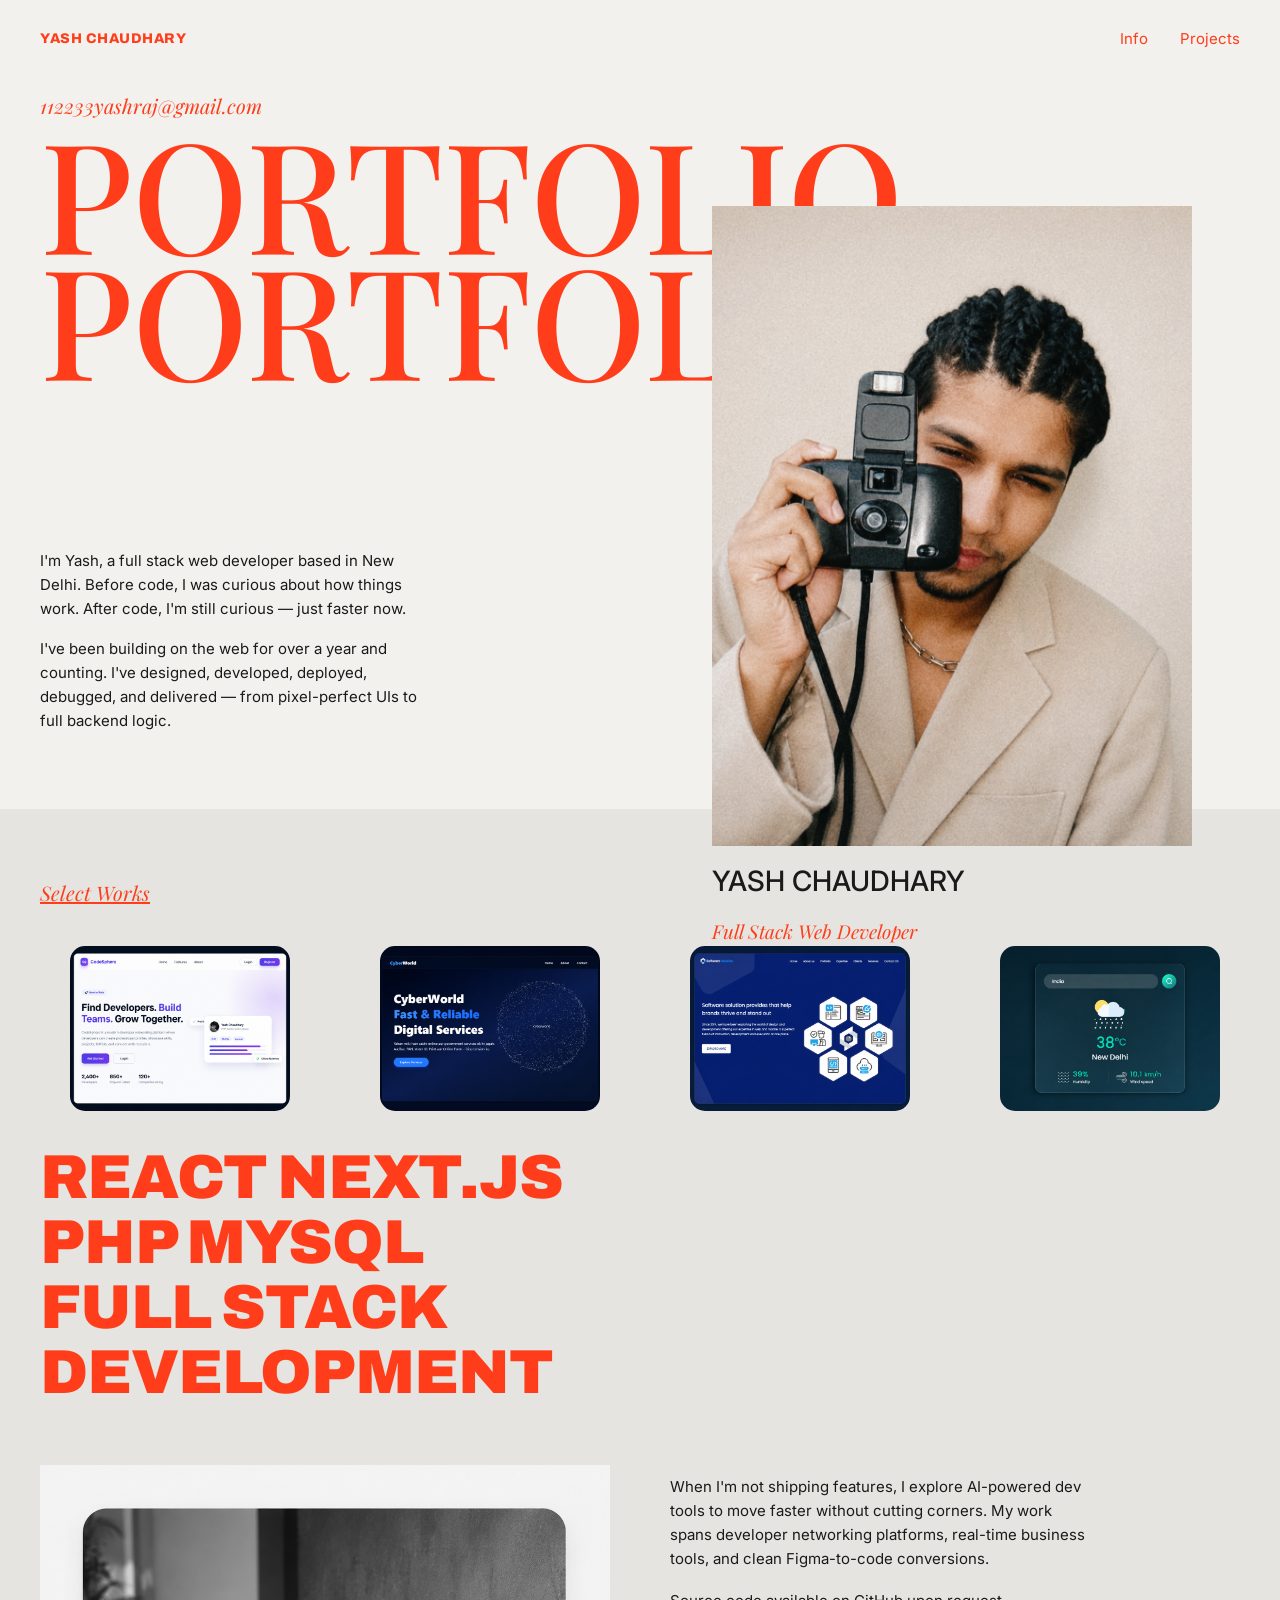
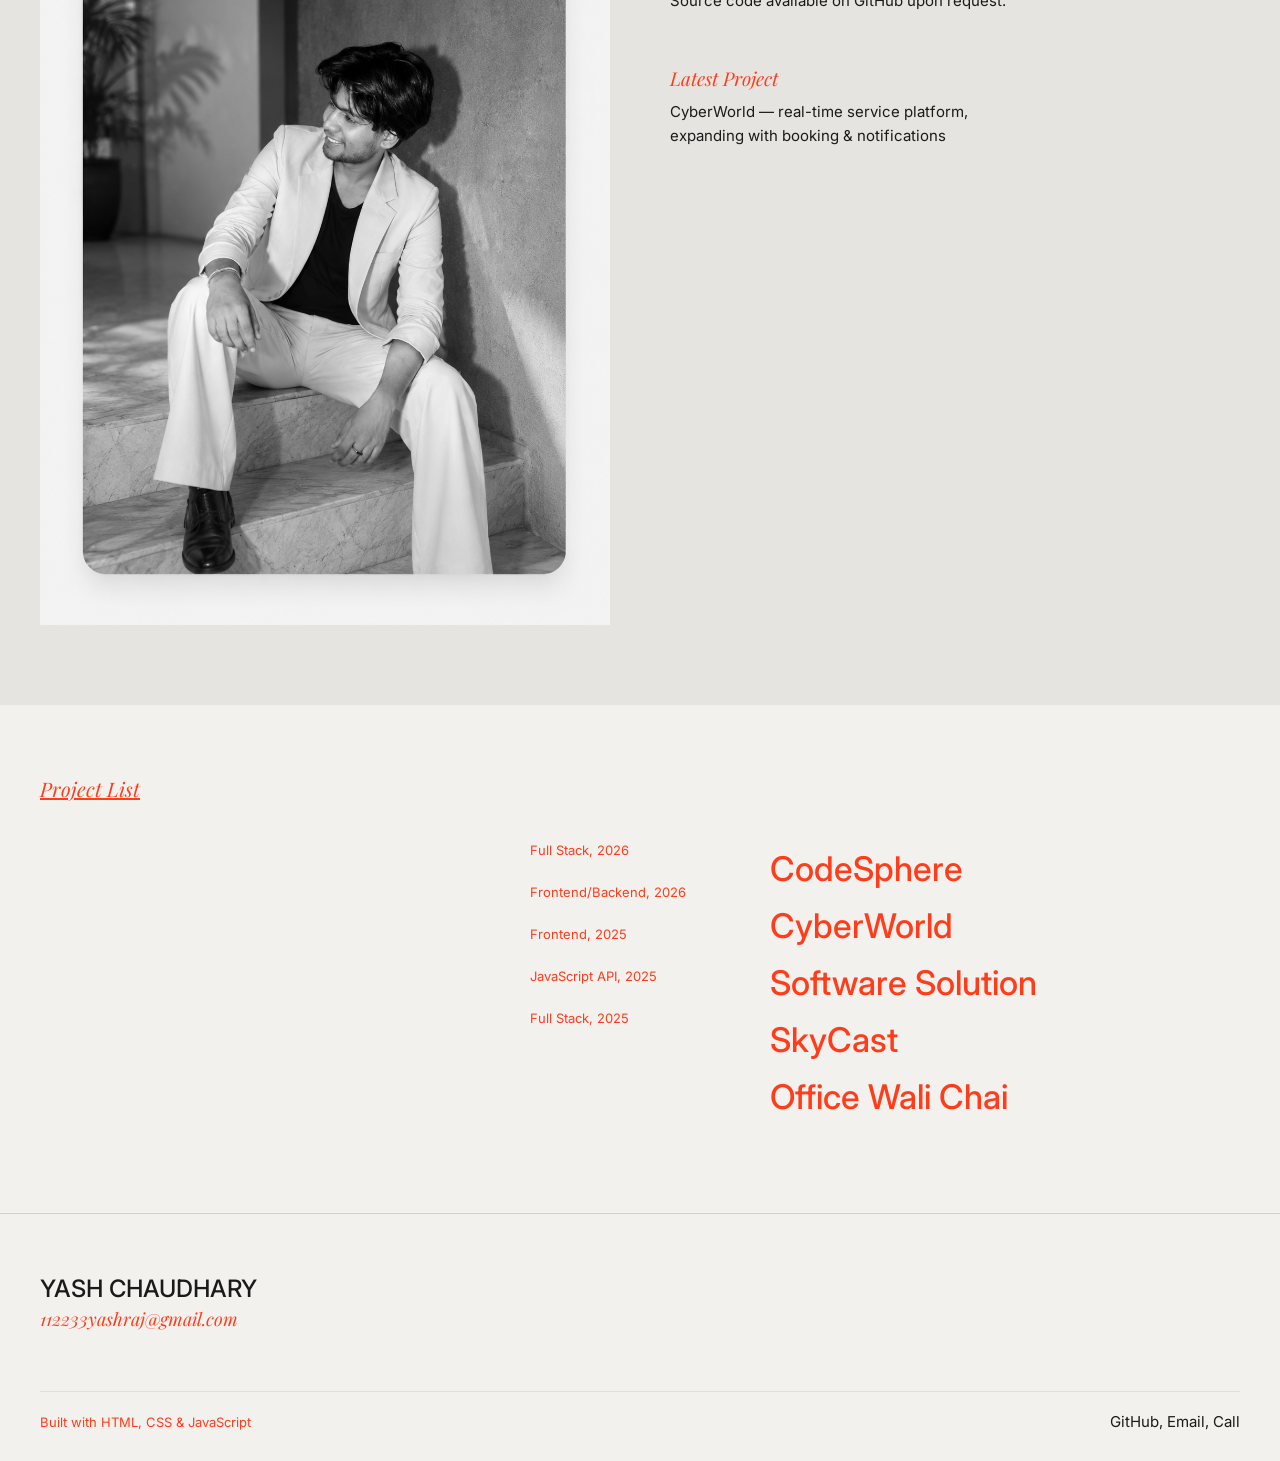
==== index.html @ 4e3d9353 "Add files via upload" ====
<!DOCTYPE html>
<html lang="en">
<head>
<meta charset="UTF-8">
<meta name="viewport" content="width=device-width, initial-scale=1.0">
<title>Yash Chaudhary — Full Stack Web Developer</title>
<link rel="preconnect" href="https://fonts.googleapis.com">
<link href="https://fonts.googleapis.com/css2?family=Playfair+Display:ital,wght@0,500;0,600;1,400;1,500&family=Archivo:wght@700;800;900&family=Inter:wght@400;500;600&display=swap" rel="stylesheet">
<link rel="stylesheet" href="styles.css">
</head>
<body>


<header class="site-header">
  <div class="header-inner">
    <span class="brand">YASH CHAUDHARY</span>
    <nav class="nav-links">
      <a href="#info">Info</a>
      <a href="#works">Projects</a>
    </nav>
  </div>
</header>


<section class="hero" id="info">
  <p class="hero-email">
    <a href="mailto:112233yashraj@gmail.com">112233yashraj@gmail.com</a>
  </p>

  <div class="hero-stack">
    <div class="hero-type" aria-hidden="true">
      <span>PORTFOLIO</span>
      <span>PORTFOLIO</span>
    </div>

    <figure class="hero-photo">
      <img src="images/yash-cam1.jpeg" alt="Yash Chaudhary" onerror="this.classList.add('img-fallback')">
      <figcaption>
        <h1>YASH CHAUDHARY</h1>
        <p class="role">Full Stack Web Developer</p>
      </figcaption>
    </figure>
  </div>

  <div class="hero-bio">
    <p>I'm Yash, a full stack web developer based in New Delhi. Before code, I was curious about how things work. After code, I'm still curious — just faster now.</p>
    <p>I've been building on the web for over a year and counting. I've designed, developed, deployed, debugged, and delivered — from pixel-perfect UIs to full backend logic.</p>
  </div>
</section>


<section class="works" id="works">
  <p class="section-label">Select Works</p>

 <div class="thumb-row">
  <a href="https://codesphere.wasmer.app/" target="_blank">
    <img src="images/pro-1.png" alt="CodeSphere" class="thumb" onerror="this.classList.add('img-fallback')">
  </a>

  <a href="https://cyberworld-nine.vercel.app/" target="_blank">
    <img src="images/pro-2.png" alt="CyberWorld" class="thumb" onerror="this.classList.add('img-fallback')">
  </a>

  <a href="https://theyashcode.github.io/service-website/" target="_blank">
    <img src="images/pro-3.png" alt="Software Solution" class="thumb" onerror="this.classList.add('img-fallback')">
  </a>

  <a href="https://theyashcode.github.io/skycast-api/" target="_blank">
    <img src="images/pro-4.png" alt="SkyCast" class="thumb" onerror="this.classList.add('img-fallback')">
  </a>
</div>

  <h2 class="works-headline">
    REACT NEXT.JS<br>
    PHP MYSQL<br>
    FULL STACK<br>
    DEVELOPMENT
  </h2>

  <div class="works-detail">
    <div class="detail-image">
      <img src="images/yash-img6.png" alt="Office Wali Chai project" onerror="this.classList.add('img-fallback')">
    </div>

    <div class="detail-text">
      <p>When I'm not shipping features, I explore AI-powered dev tools to move faster without cutting corners. My work spans developer networking platforms, real-time business tools, and clean Figma-to-code conversions.</p>
      <p>Source code available on GitHub upon request.</p>

      <p class="latest-label">Latest Project</p>
      <p class="latest-text">CyberWorld — real-time service platform,<br>expanding with booking &amp; notifications</p>
    </div>
  </div>
</section>


<section class="project-list">
  <p class="section-label">Project List</p>

  <div class="list-grid">
    <div class="list-col-empty"></div>

    <div class="list-col-years">
      <p>Full Stack, 2026</p>
      <p>Frontend/Backend, 2026</p>
      <p>Frontend, 2025</p>
      <p>JavaScript API, 2025</p>
      <p>Full Stack, 2025</p>
    </div>

    <div class="list-col-titles">
      <a href="https://codesphere.wasmer.app" target="_blank" rel="noopener">CodeSphere</a>
      <a href="https://cyberworld-nine.vercel.app" target="_blank" rel="noopener">CyberWorld</a>
      <a href="https://theyashcode.github.io/service-website/" target="_blank" rel="noopener">Software Solution</a>
      <a href="https://theyashcode.github.io/skycast-api/" target="_blank" rel="noopener">SkyCast</a>
      <a href="https://theyashcode.github.io/office-wali-chai/" target="_blank" rel="noopener">Office Wali Chai</a>
    </div>
  </div>
</section>

<!-- ================= FOOTER ================= -->
<footer class="site-footer">
  <div class="footer-top">
    <h3>YASH CHAUDHARY</h3>
    <p><a href="mailto:112233yashraj@gmail.com">112233yashraj@gmail.com</a></p>
  </div>

  <div class="footer-bottom">
    <p class="made-with">Built with HTML, CSS &amp; JavaScript</p>
    <p class="footer-links">
      <a href="https://github.com/theyashcode" target="_blank" rel="noopener">GitHub</a>,
      <a href="mailto:112233yashraj@gmail.com">Email</a>,
      <a href="tel:+918750298789">Call</a>
    </p>
  </div>
</footer>

<script src="script.js"></script>
</body>
</html>
---- styles.css ----
/* ============ RESET ============ */
* { margin: 0; padding: 0; box-sizing: border-box; }

:root {
  --accent: #ff3d1a;
  --bg-light: #f2f1ee;
  --bg-mid: #e6e4e0;
  --ink: #1a1a1a;
  --serif: 'Playfair Display', Georgia, serif;
  --sans: 'Inter', Helvetica, Arial, sans-serif;
  --display: 'Archivo', Helvetica, Arial, sans-serif;
}

html { scroll-behavior: smooth; }

body {
  background: var(--bg-light);
  color: var(--ink);
  font-family: var(--sans);
  overflow-x: hidden;
}

a { color: inherit; text-decoration: none; }

img.img-fallback {
  background: linear-gradient(135deg, #d8d5cf, #c7c3bc);
  min-height: 200px;
}
img.img-fallback::before { content: ''; }

/* ============ HEADER ============ */
.site-header {
  padding: 28px 40px 0;
}
.header-inner {
  display: flex;
  justify-content: space-between;
  align-items: center;
}
.brand {
  font-family: var(--display);
  font-weight: 800;
  font-size: 14px;
  letter-spacing: 0.5px;
  color: var(--accent);
}
.nav-links a {
  font-size: 15px;
  color: var(--accent);
  margin-left: 28px;
}
.nav-links a:hover { text-decoration: underline; }


.hero {
  position: relative;
  padding: 20px 40px 60px;
}
.hero-email {
  font-family: var(--serif);
  font-style: italic;
  font-size: 20px;
  color: var(--accent);
  margin: 24px 0 10px;
}
.hero-email a:hover { text-decoration: underline; }

.hero-stack {
  position: relative;
  min-height: 640px;
  margin-top: 10px;
}

.hero-type {
  display: flex;
  flex-direction: column;
  gap: 0;
  line-height: 0.82;
  position: relative;
  z-index: 1;
}
.hero-type span {
  font-family: var(--serif);
  font-weight: 500;
  font-size: clamp(60px, 12vw, 165px);
  color: var(--accent);
  white-space: nowrap;
  letter-spacing: -1px;
}

.hero-photo {
  position: absolute;
  top: 12%;
  right: 4%;
  width: 46%;
  max-width: 480px;
  z-index: 2;
}
.hero-photo img {
  width: 100%;
  display: block;
  aspect-ratio: 3/4;
  object-fit: cover;
  background: #ddd;
}
.hero-photo figcaption {
  margin-top: 18px;
}
.hero-photo h1 {
  font-family: var(--sans);
  font-weight: 500;
  font-size: 28px;
  color: var(--ink);
}
.hero-photo .role {
  font-family: var(--serif);
  font-style: italic;
  font-size: 19px;
  color: var(--accent);
  margin-top: 20px;
}

.hero-bio {
  max-width: 380px;
  margin-top: -220px;
  font-size: 15px;
  line-height: 1.6;
  color: var(--ink);
}
.hero-bio p { margin-bottom: 16px; }


.works {
  background: var(--bg-mid);
  padding: 70px 40px 80px;
}
.section-label {
  font-family: var(--serif);
  font-style: italic;
  font-size: 20px;
  color: var(--accent);
  text-decoration: underline;
  margin-bottom: 40px;
}

.thumb-row {
  display: flex;
  gap: 60px;
  align-items: flex-start;
  margin-bottom: 30px;
  flex-wrap: wrap;
}
.thumb-row img{
  margin-left: 30px;
  border-radius: 15px;
}
.thumb {
  width: 220px;
  height: 165px;
  object-fit: cover;
  background: #ccc;
}
.thumb-small {
  width: 165px;
  height: 165px;
  margin-left: auto;
}

.works-headline {
  font-family: var(--display);
  font-weight: 900;
  font-size: clamp(36px, 6vw, 62px);
  color: var(--accent);
  line-height: 1.05;
  letter-spacing: -1px;
  margin: 10px 0 60px;
}

.works-detail {
  display: grid;
  grid-template-columns: 1fr 1fr;
  gap: 60px;
  align-items: start;
}
.detail-image img {
  width: 100%;
  display: block;
  aspect-ratio: 3/4;
  object-fit: cover;
  background: #999;
  filter: grayscale(100%);
}
.detail-text {
  padding-top: 10px;
  font-size: 15px;
  line-height: 1.6;
  color: var(--ink);
}
.detail-text p { margin-bottom: 18px; max-width: 420px; }
.latest-label {
  font-family: var(--serif);
  font-style: italic;
  font-size: 19px;
  color: var(--accent);
  margin-top: 50px !important;
  margin-bottom: 6px !important;
}
.latest-text {
  font-size: 15px;
  color: var(--ink);
}

/* ============ PROJECT LIST ============ */
.project-list {
  background: var(--bg-light);
  padding: 70px 40px 90px;
}
.list-grid {
  display: grid;
  grid-template-columns: 1fr 220px 1fr;
  gap: 20px;
}
.list-col-empty { }
.list-col-years {
  display: flex;
  flex-direction: column;
  gap: 26px;
  font-size: 13px;
  color: var(--accent);
}
.list-col-titles {
  display: flex;
  flex-direction: column;
  gap: 4px;
}
.list-col-titles a {
  font-family: var(--sans);
  font-weight: 500;
  font-size: clamp(24px, 3.5vw, 34px);
  color: var(--accent);
  padding: 6px 0;
  transition: opacity 0.2s ease;
}
.list-col-titles a:hover { text-decoration: underline; opacity: 0.8; }

/* ============ FOOTER ============ */
.site-footer {
  border-top: 1px solid #d3d0c9;
  padding: 60px 40px 30px;
}
.footer-top h3 {
  font-family: var(--sans);
  font-weight: 500;
  font-size: 24px;
  color: var(--ink);
}
.footer-top p {
  font-family: var(--serif);
  font-style: italic;
  font-size: 18px;
  color: var(--accent);
  margin-top: 4px;
}
.footer-bottom {
  display: flex;
  justify-content: space-between;
  align-items: center;
  margin-top: 60px;
  padding-top: 20px;
  border-top: 1px solid #e2dfd8;
  flex-wrap: wrap;
  gap: 16px;
}
.made-with { font-size: 13px; color: var(--accent); }
.footer-links { font-size: 15px; }
.footer-links a:hover { text-decoration: underline; }

/* ============ RESPONSIVE ============ */
@media (max-width: 900px) {
  .hero-stack { min-height: 520px; }
  .hero-photo { width: 60%; right: 0; top: 8%; }
  .hero-bio { margin-top: 20px; max-width: 100%; }
  .works-detail { grid-template-columns: 1fr; }
  .list-grid { grid-template-columns: 1fr; gap: 10px; }
  .list-col-years { flex-direction: row; flex-wrap: wrap; gap: 16px; }
}

@media (max-width: 600px) {
  .site-header, .hero, .works, .project-list, .site-footer {
    padding-left: 20px;
    padding-right: 20px;
  }
  .hero-type span { font-size: clamp(42px, 18vw, 90px); }
  .hero-stack { min-height: 400px; }
  .hero-photo { position: relative; width: 100%; top: 0; right: 0; margin-top: 30px; }
  .hero-bio { margin-top: 24px; }
  .thumb-row { gap: 20px; }
  .thumb, .thumb-small { width: 45%; height: 130px; margin-left: 0; }
  .footer-bottom { flex-direction: column; align-items: flex-start; }
}
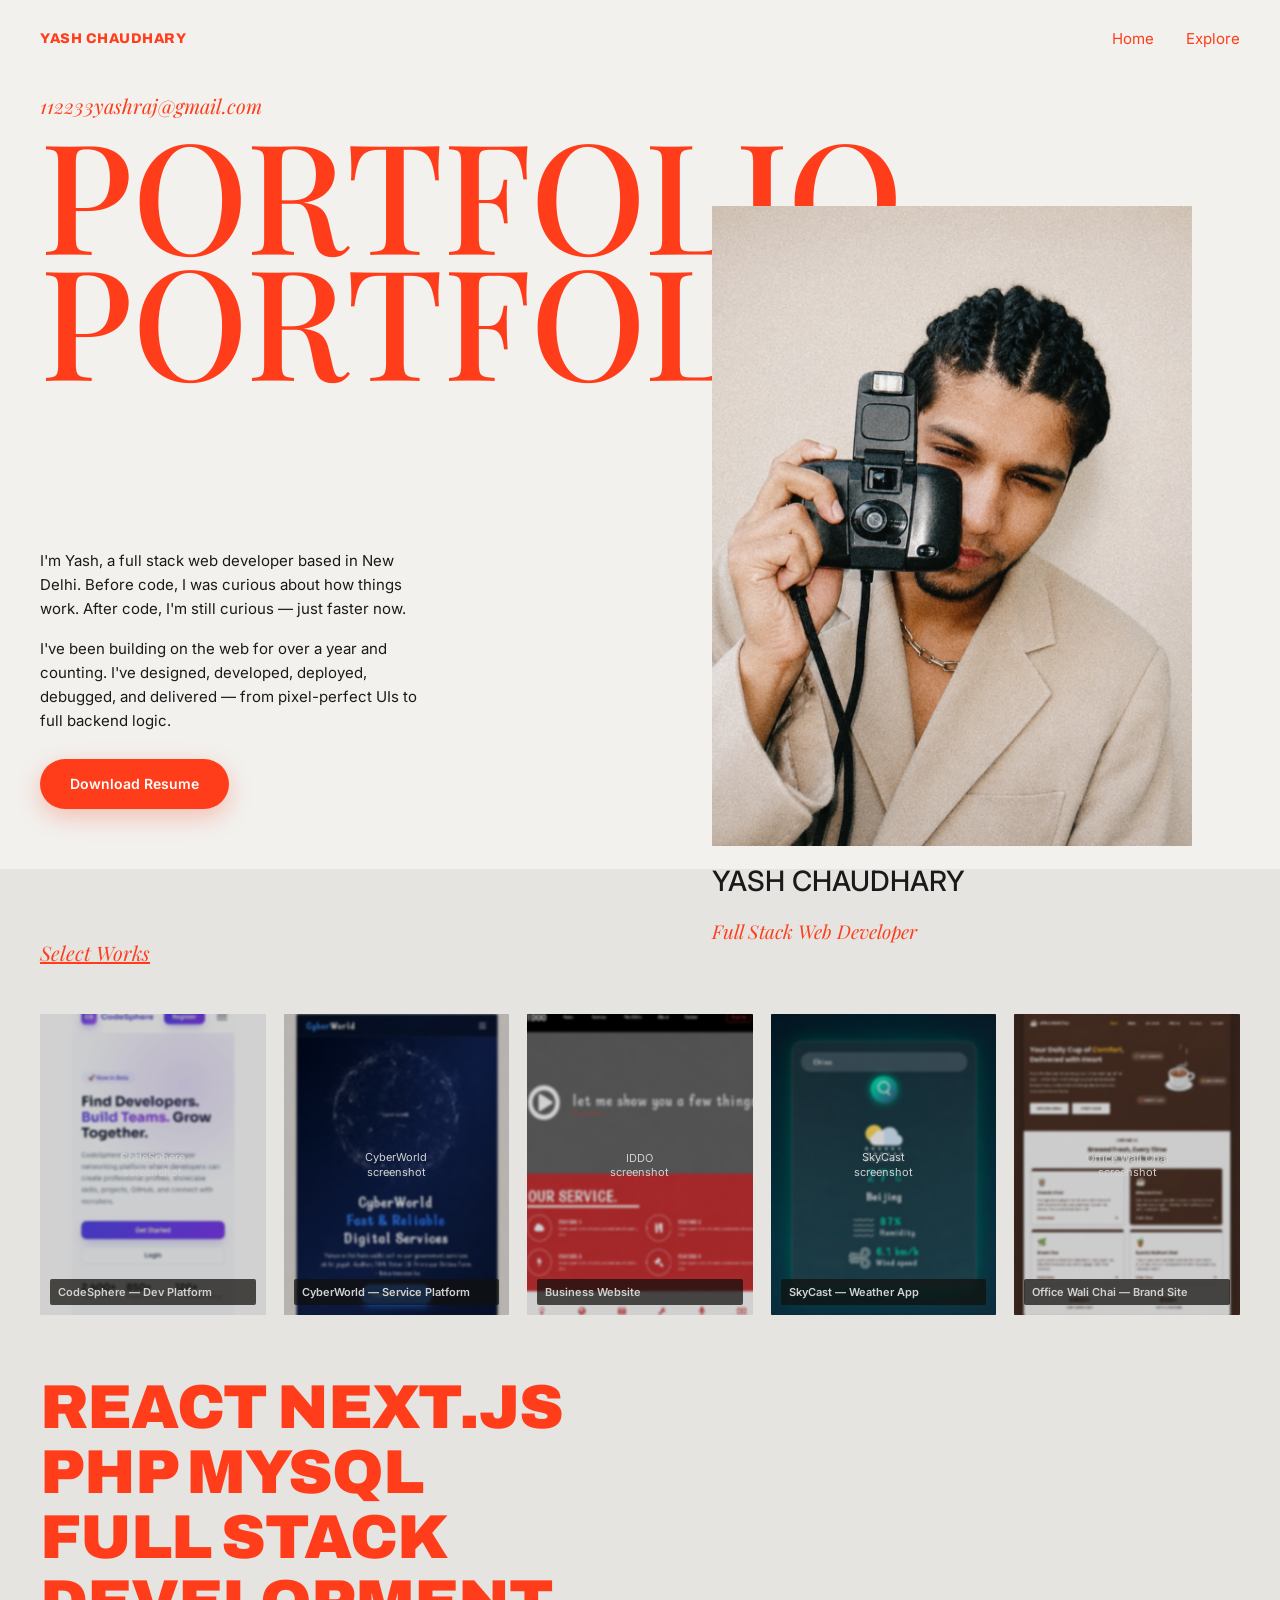
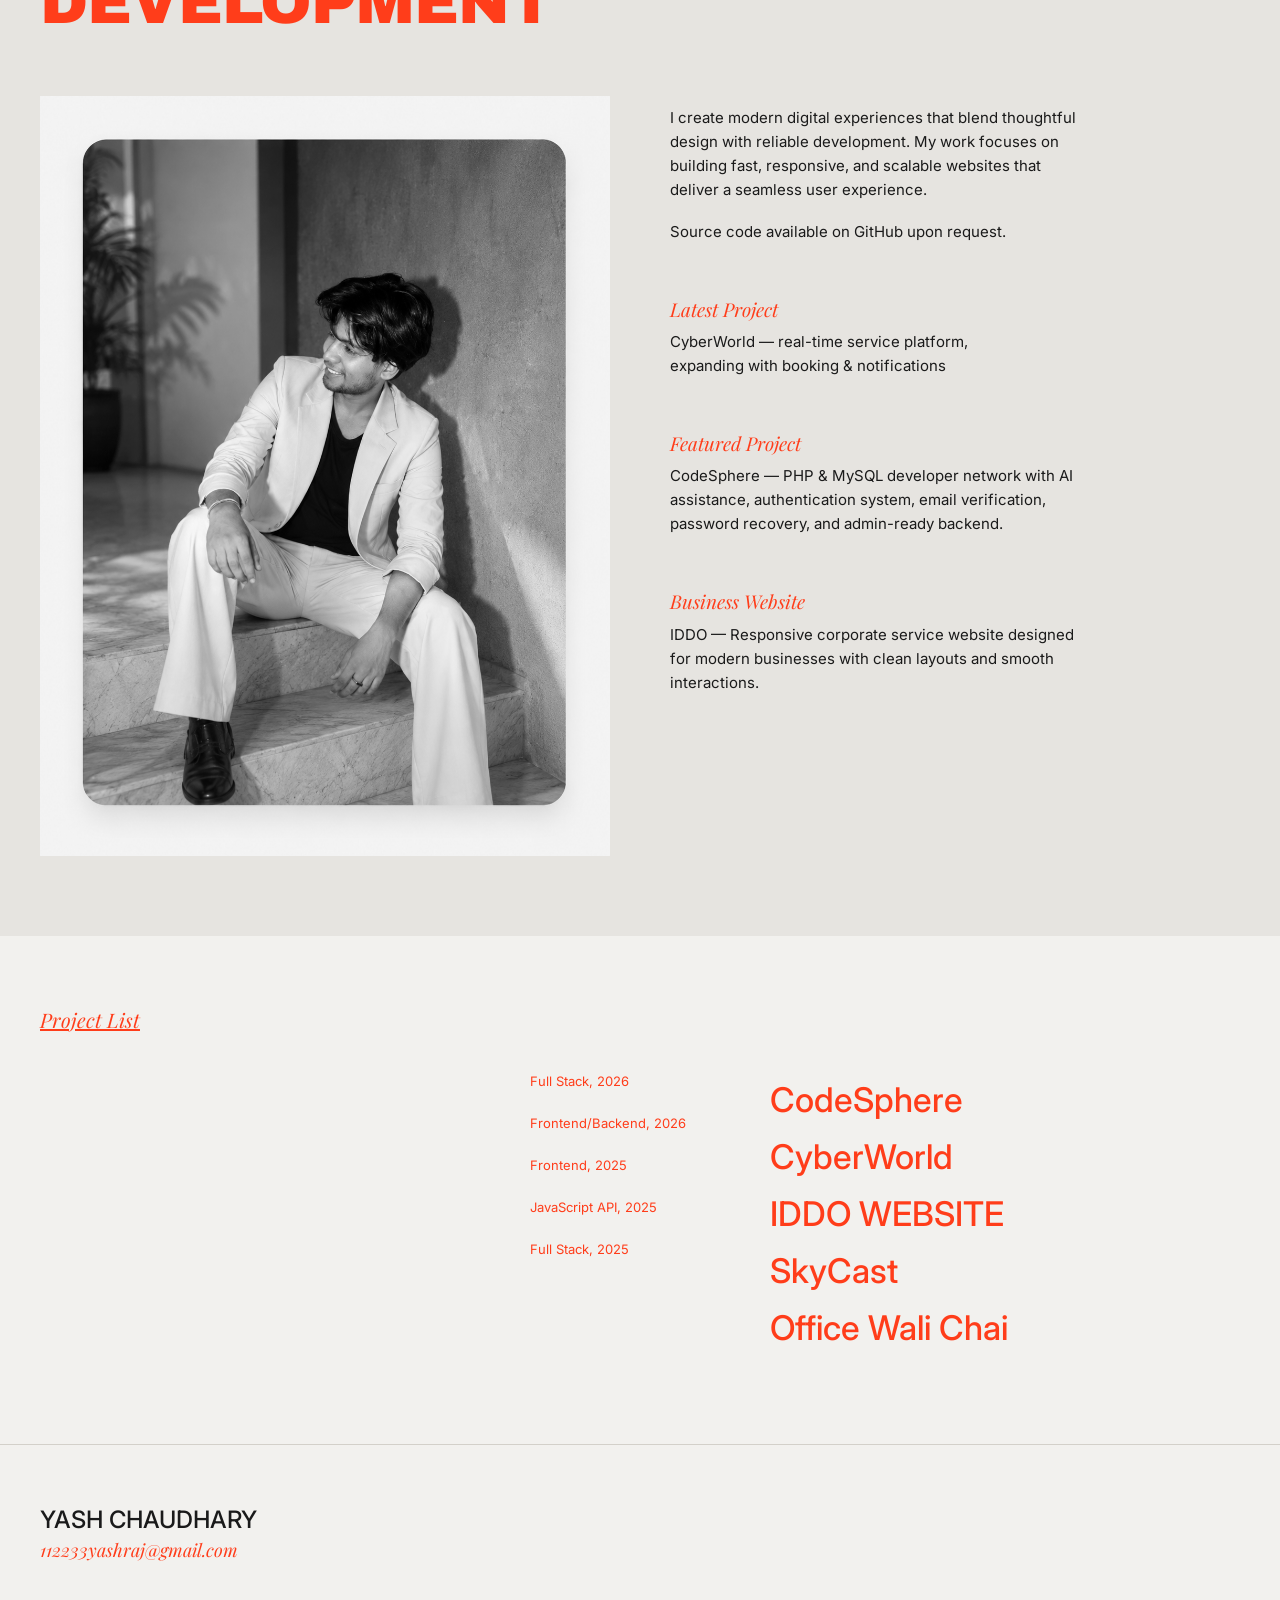
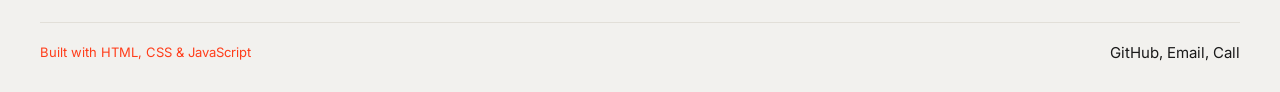
==== commit ddd34643: "Add files via upload some chances" ====
--- a/index.html
+++ b/index.html
@@ -1,139 +1,144 @@
 <!DOCTYPE html>
 <html lang="en">
 <head>
-<meta charset="UTF-8">
-<meta name="viewport" content="width=device-width, initial-scale=1.0">
-<title>Yash Chaudhary — Full Stack Web Developer</title>
-<link rel="preconnect" href="https://fonts.googleapis.com">
-<link href="https://fonts.googleapis.com/css2?family=Playfair+Display:ital,wght@0,500;0,600;1,400;1,500&family=Archivo:wght@700;800;900&family=Inter:wght@400;500;600&display=swap" rel="stylesheet">
-<link rel="stylesheet" href="styles.css">
+  <meta charset="UTF-8">
+  <meta name="viewport" content="width=device-width, initial-scale=1.0">
+  <title>Yash Chaudhary — Full Stack Web Developer</title>
+  <link rel="preconnect" href="https://fonts.googleapis.com">
+  <link href="https://fonts.googleapis.com/css2?family=Playfair+Display:ital,wght@0,500;0,600;1,400;1,500&family=Archivo:wght@700;800;900&family=Inter:wght@400;500;600&display=swap" rel="stylesheet">
+  <link rel="stylesheet" href="css/styles.css">
 </head>
 <body>
+  <header class="site-header">
+    <div class="header-inner">
+      <span class="brand">YASH CHAUDHARY</span>
+      <nav class="nav-links">
+        <a href="index.html">Home</a>
+        <a href="explore.html">Explore</a>
+      </nav>
+    </div>
+  </header>
 
+  <section class="hero" id="info">
+    <p class="hero-email">
+      <a href="mailto:112233yashraj@gmail.com">112233yashraj@gmail.com</a>
+    </p>
+    <div class="hero-stack">
+      <div class="hero-type" aria-hidden="true">
+        <span>PORTFOLIO</span>
+        <span>PORTFOLIO</span>
+      </div>
+      <figure class="hero-photo">
+        <img src="images/yash-cam1.jpeg" alt="Yash Chaudhary" onerror="this.classList.add('img-fallback')">
+        <figcaption>
+          <h1>YASH CHAUDHARY</h1>
+          <p class="role">Full Stack Web Developer</p>
+        </figcaption>
+      </figure>
+    </div>
+    <div class="hero-bio">
+      <p>I'm Yash, a full stack web developer based in New Delhi. Before code, I was curious about how things work. After code, I'm still curious — just faster now.</p>
+      <p>I've been building on the web for over a year and counting. I've designed, developed, deployed, debugged, and delivered — from pixel-perfect UIs to full backend logic.</p>
+      <a href="document/yash-resume.pdf" download class="btn-download">Download Resume</a>
+    </div>
+  </section>
 
-<header class="site-header">
-  <div class="header-inner">
-    <span class="brand">YASH CHAUDHARY</span>
-    <nav class="nav-links">
-      <a href="#info">Info</a>
-      <a href="#works">Projects</a>
-    </nav>
-  </div>
-</header>
-
-
-<section class="hero" id="info">
-  <p class="hero-email">
-    <a href="mailto:112233yashraj@gmail.com">112233yashraj@gmail.com</a>
-  </p>
-
-  <div class="hero-stack">
-    <div class="hero-type" aria-hidden="true">
-      <span>PORTFOLIO</span>
-      <span>PORTFOLIO</span>
+  <section class="works" id="works">
+    <p class="section-label">Select Works</p>
+    <div class="works-thumbs reveal">
+      <a href="https://codesphere.wasmer.app" target="_blank" class="thumb">
+        <img src="images/pro-2.1.jpeg" alt="CodeSphere">
+        <div class="ph-label">CodeSphere<br>screenshot</div>
+        <div class="tag">CodeSphere — Dev Platform</div>
+      </a>
+      <a href="https://cyberworld-nine.vercel.app/" target="_blank" class="thumb">
+        <img src="images/pro-2.2.png" alt="CyberWorld">
+        <div class="ph-label">CyberWorld<br>screenshot</div>
+        <div class="tag">CyberWorld — Service Platform</div>
+      </a>
+      <a href="https://theyashcode.github.io/idoo-website/" target="_blank" class="thumb">
+        <img src="images/pro-2.3.png" alt="Software Solution">
+        <div class="ph-label">IDDO<br>screenshot</div>
+        <div class="tag">Business Website</div>
+      </a>
+      <a href="https://theyashcode.github.io/skycast-api/" target="_blank" class="thumb">
+        <img src="images/pro-2.4.png" alt="SkyCast">
+        <div class="ph-label">SkyCast<br>screenshot</div>
+        <div class="tag">SkyCast — Weather App</div>
+      </a>
+      <a href="https://officewalichai.vercel.app" target="_blank" class="thumb">
+        <img src="images/pro-2.5.png" alt="Office Wali Chai">
+        <div class="ph-label">Office Wali Chai<br>screenshot</div>
+        <div class="tag">Office Wali Chai — Brand Site</div>
+      </a>
     </div>
 
-    <figure class="hero-photo">
-      <img src="images/yash-cam1.jpeg" alt="Yash Chaudhary" onerror="this.classList.add('img-fallback')">
-      <figcaption>
-        <h1>YASH CHAUDHARY</h1>
-        <p class="role">Full Stack Web Developer</p>
-      </figcaption>
-    </figure>
-  </div>
+    <h2 class="works-headline">
+      REACT NEXT.JS<br>
+      PHP MYSQL<br>
+      FULL STACK<br>
+      DEVELOPMENT
+    </h2>
 
-  <div class="hero-bio">
-    <p>I'm Yash, a full stack web developer based in New Delhi. Before code, I was curious about how things work. After code, I'm still curious — just faster now.</p>
-    <p>I've been building on the web for over a year and counting. I've designed, developed, deployed, debugged, and delivered — from pixel-perfect UIs to full backend logic.</p>
-  </div>
-</section>
+    <div class="works-detail">
+      <div class="detail-image">
+        <img src="images/yash-img6.png" alt="Office Wali Chai project" onerror="this.classList.add('img-fallback')">
+      </div>
+      <div class="detail-text">
+        <p>
+          I create modern digital experiences that blend thoughtful design with reliable development. My work focuses on building fast, responsive, and scalable websites that deliver a seamless user experience.
+        </p>
+        <p>Source code available on GitHub upon request.</p>
+        <p class="latest-label">Latest Project</p>
+        <p class="latest-text">CyberWorld — real-time service platform,<br>expanding with booking &amp; notifications</p>
+        <p class="latest-label">Featured Project</p>
+        <p class="latest-text">
+          CodeSphere — PHP & MySQL developer network with AI assistance, authentication system, email verification, password recovery, and admin-ready backend.
+        </p>
+        <p class="latest-label">Business Website</p>
+        <p class="latest-text">
+          IDDO — Responsive corporate service website designed for modern businesses with clean layouts and smooth interactions.
+        </p>
+      </div>
+    </div>
+  </section>
 
+  <section class="project-list">
+    <p class="section-label">Project List</p>
+    <div class="list-grid">
+      <div class="list-col-empty"></div>
+      <div class="list-col-years">
+        <p>Full Stack, 2026</p>
+        <p>Frontend/Backend, 2026</p>
+        <p>Frontend, 2025</p>
+        <p>JavaScript API, 2025</p>
+        <p>Full Stack, 2025</p>
+      </div>
+      <div class="list-col-titles">
+        <a href="https://codesphere.wasmer.app" target="_blank" rel="noopener">CodeSphere</a>
+        <a href="https://cyberworld-nine.vercel.app" target="_blank" rel="noopener">CyberWorld</a>
+        <a href="https://theyashcode.github.io/idoo-website/" target="_blank" rel="noopener">IDDO WEBSITE</a>
+        <a href="https://theyashcode.github.io/skycast-api/" target="_blank" rel="noopener">SkyCast</a>
+        <a href="https://theyashcode.github.io/office-wali-chai/" target="_blank" rel="noopener">Office Wali Chai</a>
+      </div>
+    </div>
+  </section>
 
-<section class="works" id="works">
-  <p class="section-label">Select Works</p>
+  <footer class="site-footer">
+    <div class="footer-top">
+      <h3>YASH CHAUDHARY</h3>
+      <p><a href="mailto:112233yashraj@gmail.com">112233yashraj@gmail.com</a></p>
+    </div>
+    <div class="footer-bottom">
+      <p class="made-with">Built with HTML, CSS &amp; JavaScript</p>
+      <p class="footer-links">
+        <a href="https://github.com/theyashcode" target="_blank" rel="noopener">GitHub</a>,
+        <a href="mailto:112233yashraj@gmail.com">Email</a>,
+        <a href="tel:+918750298789">Call</a>
+      </p>
+    </div>
+  </footer>
 
- <div class="thumb-row">
-  <a href="https://codesphere.wasmer.app/" target="_blank">
-    <img src="images/pro-1.png" alt="CodeSphere" class="thumb" onerror="this.classList.add('img-fallback')">
-  </a>
-
-  <a href="https://cyberworld-nine.vercel.app/" target="_blank">
-    <img src="images/pro-2.png" alt="CyberWorld" class="thumb" onerror="this.classList.add('img-fallback')">
-  </a>
-
-  <a href="https://theyashcode.github.io/service-website/" target="_blank">
-    <img src="images/pro-3.png" alt="Software Solution" class="thumb" onerror="this.classList.add('img-fallback')">
-  </a>
-
-  <a href="https://theyashcode.github.io/skycast-api/" target="_blank">
-    <img src="images/pro-4.png" alt="SkyCast" class="thumb" onerror="this.classList.add('img-fallback')">
-  </a>
-</div>
-
-  <h2 class="works-headline">
-    REACT NEXT.JS<br>
-    PHP MYSQL<br>
-    FULL STACK<br>
-    DEVELOPMENT
-  </h2>
-
-  <div class="works-detail">
-    <div class="detail-image">
-      <img src="images/yash-img6.png" alt="Office Wali Chai project" onerror="this.classList.add('img-fallback')">
-    </div>
-
-    <div class="detail-text">
-      <p>When I'm not shipping features, I explore AI-powered dev tools to move faster without cutting corners. My work spans developer networking platforms, real-time business tools, and clean Figma-to-code conversions.</p>
-      <p>Source code available on GitHub upon request.</p>
-
-      <p class="latest-label">Latest Project</p>
-      <p class="latest-text">CyberWorld — real-time service platform,<br>expanding with booking &amp; notifications</p>
-    </div>
-  </div>
-</section>
-
-
-<section class="project-list">
-  <p class="section-label">Project List</p>
-
-  <div class="list-grid">
-    <div class="list-col-empty"></div>
-
-    <div class="list-col-years">
-      <p>Full Stack, 2026</p>
-      <p>Frontend/Backend, 2026</p>
-      <p>Frontend, 2025</p>
-      <p>JavaScript API, 2025</p>
-      <p>Full Stack, 2025</p>
-    </div>
-
-    <div class="list-col-titles">
-      <a href="https://codesphere.wasmer.app" target="_blank" rel="noopener">CodeSphere</a>
-      <a href="https://cyberworld-nine.vercel.app" target="_blank" rel="noopener">CyberWorld</a>
-      <a href="https://theyashcode.github.io/service-website/" target="_blank" rel="noopener">Software Solution</a>
-      <a href="https://theyashcode.github.io/skycast-api/" target="_blank" rel="noopener">SkyCast</a>
-      <a href="https://theyashcode.github.io/office-wali-chai/" target="_blank" rel="noopener">Office Wali Chai</a>
-    </div>
-  </div>
-</section>
-
-<!-- ================= FOOTER ================= -->
-<footer class="site-footer">
-  <div class="footer-top">
-    <h3>YASH CHAUDHARY</h3>
-    <p><a href="mailto:112233yashraj@gmail.com">112233yashraj@gmail.com</a></p>
-  </div>
-
-  <div class="footer-bottom">
-    <p class="made-with">Built with HTML, CSS &amp; JavaScript</p>
-    <p class="footer-links">
-      <a href="https://github.com/theyashcode" target="_blank" rel="noopener">GitHub</a>,
-      <a href="mailto:112233yashraj@gmail.com">Email</a>,
-      <a href="tel:+918750298789">Call</a>
-    </p>
-  </div>
-</footer>
-
-<script src="script.js"></script>
+  <script src="js/script.js"></script>
 </body>
-</html>
+</html>
--- a/css/styles.css
+++ b/css/styles.css
@@ -0,0 +1,378 @@
+
+* { margin: 0; padding: 0; box-sizing: border-box; }
+
+:root {
+  --accent: #ff3d1a;
+  --bg-light: #f2f1ee;
+  --bg-mid: #e6e4e0;
+  --ink: #1a1a1a;
+  --serif: 'Playfair Display', Georgia, serif;
+  --sans: 'Inter', Helvetica, Arial, sans-serif;
+  --display: 'Archivo', Helvetica, Arial, sans-serif;
+}
+
+html { scroll-behavior: smooth; }
+
+body {
+  background: var(--bg-light);
+  color: var(--ink);
+  font-family: var(--sans);
+  overflow-x: hidden;
+}
+
+a { color: inherit; text-decoration: none; }
+
+img.img-fallback {
+  background: linear-gradient(135deg, #d8d5cf, #c7c3bc);
+  min-height: 200px;
+}
+img.img-fallback::before { content: ''; }
+
+
+.site-header {
+  padding: 28px 40px 0;
+}
+.header-inner {
+  display: flex;
+  justify-content: space-between;
+  align-items: center;
+}
+.brand {
+  font-family: var(--display);
+  font-weight: 800;
+  font-size: 14px;
+  letter-spacing: 0.5px;
+  color: var(--accent);
+}
+.nav-links a {
+  font-size: 15px;
+  color: var(--accent);
+  margin-left: 28px;
+}
+.nav-links a:hover { text-decoration: underline; }
+
+
+.hero {
+  position: relative;
+  padding: 20px 40px 60px;
+}
+.hero-email {
+  font-family: var(--serif);
+  font-style: italic;
+  font-size: 20px;
+  color: var(--accent);
+  margin: 24px 0 10px;
+}
+.hero-email a:hover { text-decoration: underline; }
+
+.hero-stack {
+  position: relative;
+  min-height: 640px;
+  margin-top: 10px;
+}
+
+.hero-type {
+  display: flex;
+  flex-direction: column;
+  gap: 0;
+  line-height: 0.82;
+  position: relative;
+  z-index: 1;
+}
+.hero-type span {
+  font-family: var(--serif);
+  font-weight: 500;
+  font-size: clamp(60px, 12vw, 165px);
+  color: var(--accent);
+  white-space: nowrap;
+  letter-spacing: -1px;
+}
+
+.hero-photo {
+  position: absolute;
+  top: 12%;
+  right: 4%;
+  width: 46%;
+  max-width: 480px;
+  z-index: 2;
+}
+.hero-photo img {
+  width: 100%;
+  display: block;
+  aspect-ratio: 3/4;
+  object-fit: cover;
+  background: #ddd;
+}
+.hero-photo figcaption {
+  margin-top: 18px;
+}
+.hero-photo h1 {
+  font-family: var(--sans);
+  font-weight: 500;
+  font-size: 28px;
+  color: var(--ink);
+}
+.hero-photo .role {
+  font-family: var(--serif);
+  font-style: italic;
+  font-size: 19px;
+  color: var(--accent);
+  margin-top: 20px;
+}
+
+.hero-bio {
+  max-width: 380px;
+  margin-top: -220px;
+  font-size: 15px;
+  line-height: 1.6;
+  color: var(--ink);
+}
+.hero-bio p { margin-bottom: 16px; }
+
+.btn-download {
+  display: inline-flex;
+  align-items: center;
+  gap: 8px;
+  margin-top: 10px;
+  padding: 14px 30px;
+  background: var(--accent);
+  color: #fff;
+  font-family: var(--sans);
+  font-weight: 600;
+  font-size: 14px;
+  border-radius: 50px;
+  box-shadow: 0 8px 24px rgba(255, 61, 26, 0.28);
+  transition: transform 0.25s ease, box-shadow 0.25s ease;
+}
+.btn-download:hover {
+  transform: translateY(-3px);
+  box-shadow: 0 12px 30px rgba(255, 61, 26, 0.36);
+}
+
+
+.works {
+  background: var(--bg-mid);
+  padding: 70px 40px 80px;
+}
+.section-label {
+  font-family: var(--serif);
+  font-style: italic;
+  font-size: 20px;
+  color: var(--accent);
+  text-decoration: underline;
+  margin-bottom: 40px;
+}
+
+.works-thumbs {
+  display: grid;
+  grid-template-columns: repeat(5, 1fr);
+  gap: 18px;
+  margin: 48px 0 60px;
+}
+
+.thumb {
+  position: relative;
+  aspect-ratio: 3/4;
+  background: #d7d3c8;
+  overflow: hidden;
+  border-radius: 1px;
+  cursor: pointer;
+}
+
+.thumb img {
+  width: 100%;
+  height: 100%;
+  object-fit: cover;
+  display: block;
+  filter: blur(1px) brightness(100%);
+  transform: scale(1.08);
+  transition: all .5s ease;
+}
+
+.thumb:hover img {
+  filter: blur(0);
+  transform: scale(1);
+}
+
+.thumb .ph-label {
+  position: absolute;
+  inset: 0;
+  display: flex;
+  align-items: center;
+  justify-content: center;
+  font-size: 11px;
+  color: #fff;
+  text-align: center;
+  padding: 10px;
+  line-height: 1.3;
+  transition: all .4s ease;
+}
+
+.thumb:hover .ph-label {
+  opacity: 0;
+  visibility: hidden;
+}
+
+.thumb .tag {
+  position: absolute;
+  bottom: 10px;
+  left: 10px;
+  right: 10px;
+  font-size: 11px;
+  font-weight: 600;
+  color: #fff;
+  background: rgba(20, 18, 15, .72);
+  padding: 6px 8px;
+  border-radius: 2px;
+  transition: all .4s ease;
+}
+
+.thumb:hover .tag {
+  opacity: 0;
+  transform: translateY(15px);
+}
+
+.thumb::after {
+  content: "";
+  position: absolute;
+  inset: 0;
+  background: rgba(0, 0, 0, .18);
+  transition: .4s;
+}
+
+.thumb:hover::after {
+  background: transparent;
+}
+
+.works-headline {
+  font-family: var(--display);
+  font-weight: 900;
+  font-size: clamp(36px, 6vw, 62px);
+  color: var(--accent);
+  line-height: 1.05;
+  letter-spacing: -1px;
+  margin: 10px 0 60px;
+}
+
+.works-detail {
+  display: grid;
+  grid-template-columns: 1fr 1fr;
+  gap: 60px;
+  align-items: start;
+}
+.detail-image img {
+  width: 100%;
+  display: block;
+  aspect-ratio: 3/4;
+  object-fit: cover;
+  background: #999;
+  filter: grayscale(100%);
+}
+.detail-text {
+  padding-top: 10px;
+  font-size: 15px;
+  line-height: 1.6;
+  color: var(--ink);
+}
+.detail-text p { margin-bottom: 18px; max-width: 420px; }
+.latest-label {
+  font-family: var(--serif);
+  font-style: italic;
+  font-size: 19px;
+  color: var(--accent);
+  margin-top: 50px !important;
+  margin-bottom: 6px !important;
+}
+.latest-text {
+  font-size: 15px;
+  color: var(--ink);
+}
+
+
+.project-list {
+  background: var(--bg-light);
+  padding: 70px 40px 90px;
+}
+.list-grid {
+  display: grid;
+  grid-template-columns: 1fr 220px 1fr;
+  gap: 20px;
+}
+
+.list-col-years {
+  display: flex;
+  flex-direction: column;
+  gap: 26px;
+  font-size: 13px;
+  color: var(--accent);
+}
+.list-col-titles {
+  display: flex;
+  flex-direction: column;
+  gap: 4px;
+}
+.list-col-titles a {
+  font-family: var(--sans);
+  font-weight: 500;
+  font-size: clamp(24px, 3.5vw, 34px);
+  color: var(--accent);
+  padding: 6px 0;
+  transition: opacity 0.2s ease;
+}
+.list-col-titles a:hover { text-decoration: underline; opacity: 0.8; }
+
+
+.site-footer {
+  border-top: 1px solid #d3d0c9;
+  padding: 60px 40px 30px;
+}
+.footer-top h3 {
+  font-family: var(--sans);
+  font-weight: 500;
+  font-size: 24px;
+  color: var(--ink);
+}
+.footer-top p {
+  font-family: var(--serif);
+  font-style: italic;
+  font-size: 18px;
+  color: var(--accent);
+  margin-top: 4px;
+}
+.footer-bottom {
+  display: flex;
+  justify-content: space-between;
+  align-items: center;
+  margin-top: 60px;
+  padding-top: 20px;
+  border-top: 1px solid #e2dfd8;
+  flex-wrap: wrap;
+  gap: 16px;
+}
+.made-with { font-size: 13px; color: var(--accent); }
+.footer-links { font-size: 15px; }
+.footer-links a:hover { text-decoration: underline; }
+
+
+@media (max-width: 900px) {
+  .hero-stack { min-height: 520px; }
+  .hero-photo { width: 60%; right: 0; top: 8%; }
+  .hero-bio { margin-top: 20px; max-width: 100%; }
+  .works-detail { grid-template-columns: 1fr; }
+  .list-grid { grid-template-columns: 1fr; gap: 10px; }
+  .list-col-years { flex-direction: row; flex-wrap: wrap; gap: 16px; }
+  .works-thumbs { grid-template-columns: repeat(2, 1fr); }
+}
+
+@media (max-width: 600px) {
+  .site-header, .hero, .works, .project-list, .site-footer {
+    padding-left: 20px;
+    padding-right: 20px;
+  }
+  .hero-type span { font-size: clamp(42px, 18vw, 90px); }
+  .hero-stack { min-height: 400px; }
+  .hero-photo { position: relative; width: 100%; top: 0; right: 0; margin-top: 30px; }
+  .hero-bio { margin-top: 24px; }
+  .works-thumbs { grid-template-columns: repeat(2, 1fr); gap: 12px; }
+  .footer-bottom { flex-direction: column; align-items: flex-start; }
+}
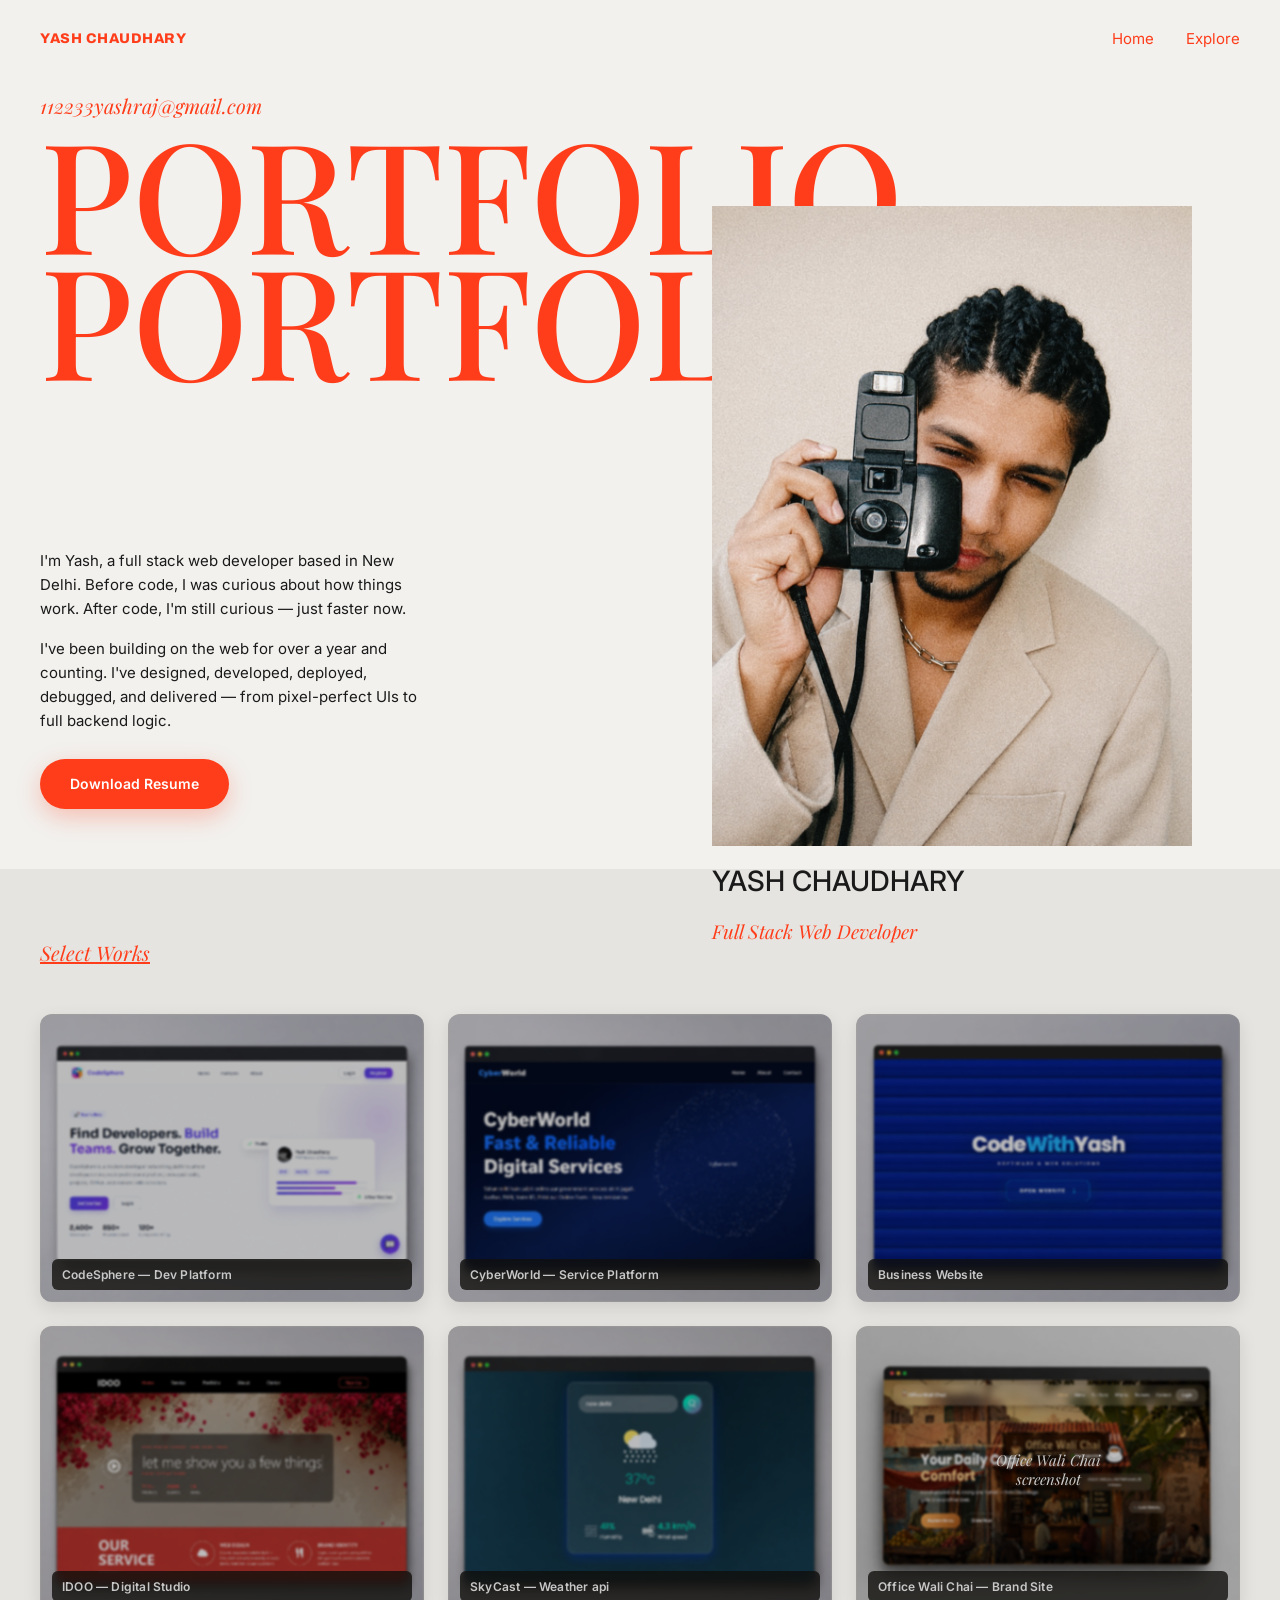
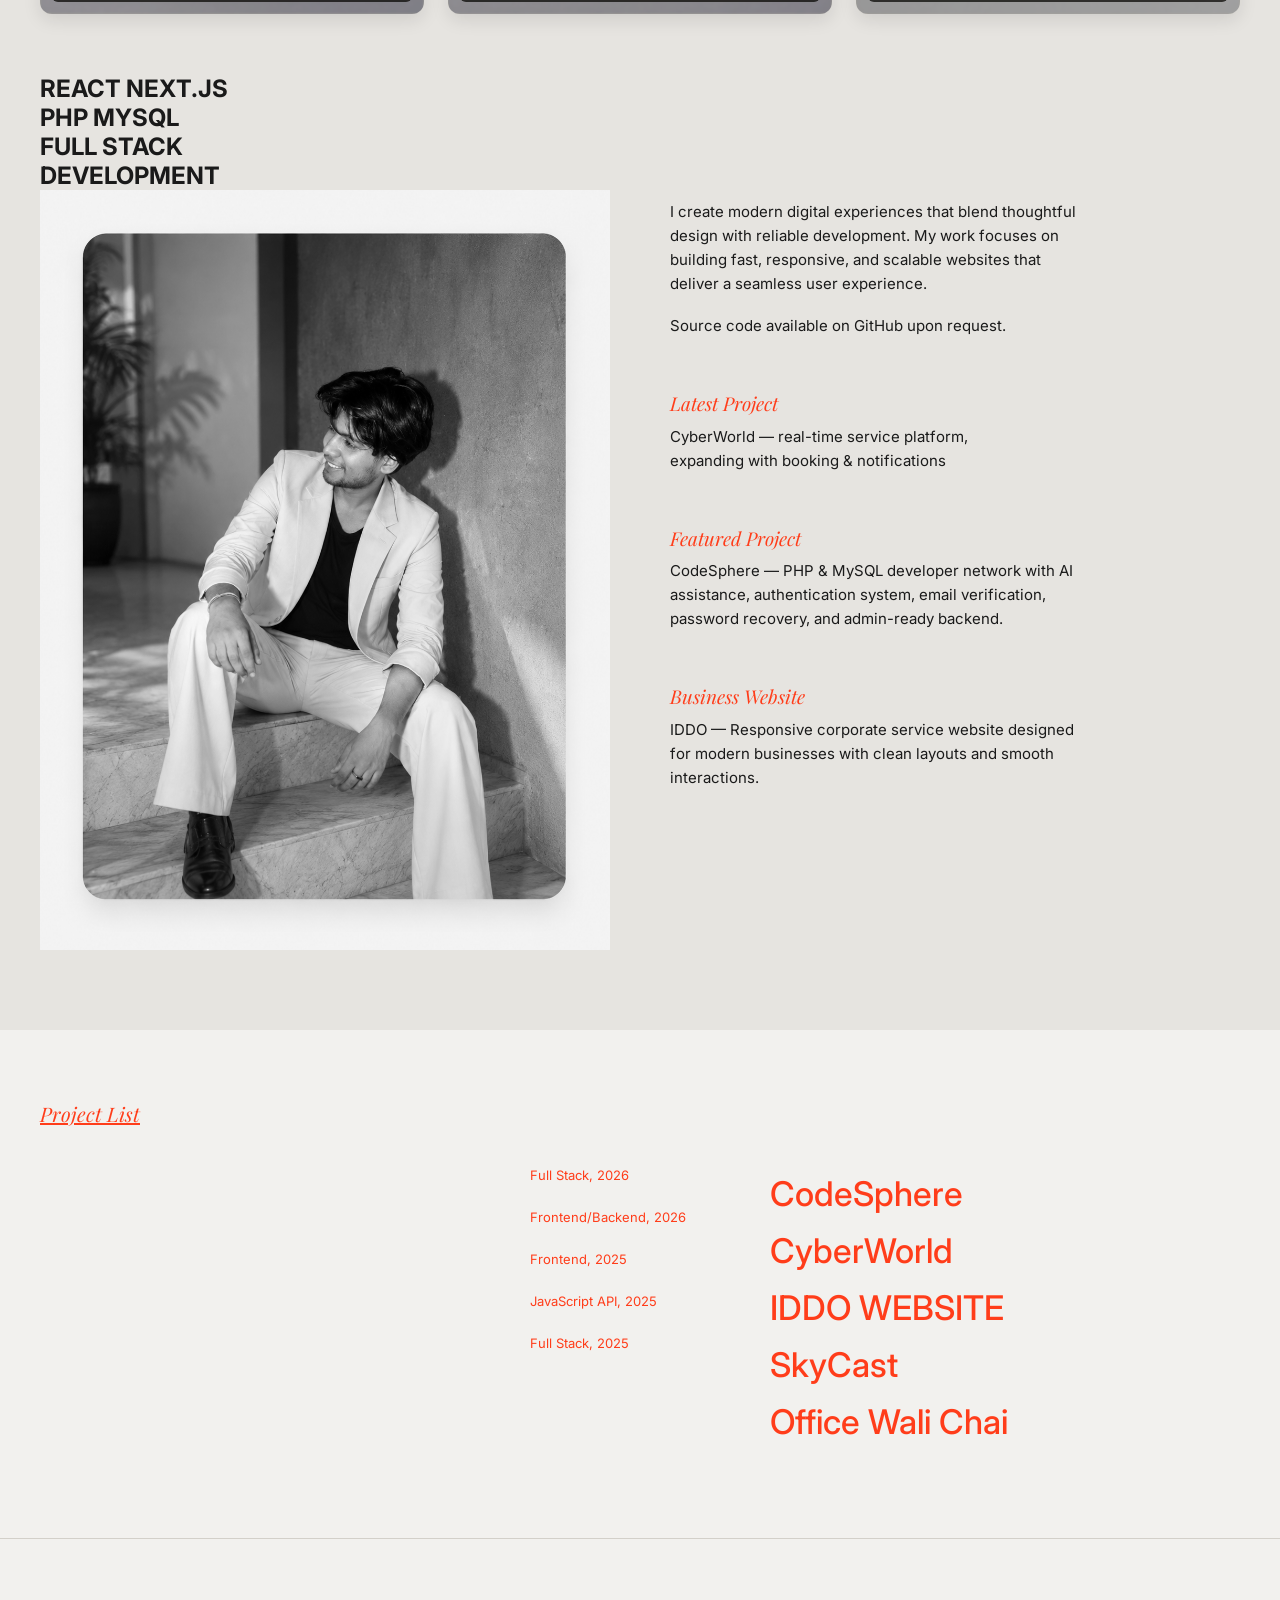
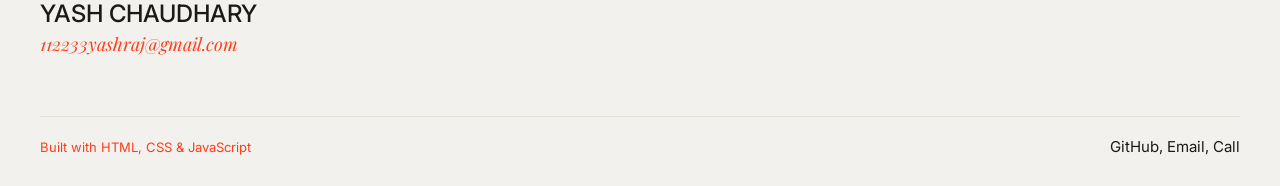
==== commit 2ac67260: "Add files via upload just change" ====
--- a/index.html
+++ b/index.html
@@ -4,6 +4,7 @@
   <meta charset="UTF-8">
   <meta name="viewport" content="width=device-width, initial-scale=1.0">
   <title>Yash Chaudhary — Full Stack Web Developer</title>
+  <link rel="icon" type="image/png" href="images/yash-favicon.png">
   <link rel="preconnect" href="https://fonts.googleapis.com">
   <link href="https://fonts.googleapis.com/css2?family=Playfair+Display:ital,wght@0,500;0,600;1,400;1,500&family=Archivo:wght@700;800;900&family=Inter:wght@400;500;600&display=swap" rel="stylesheet">
   <link rel="stylesheet" href="css/styles.css">
@@ -47,27 +48,27 @@
     <p class="section-label">Select Works</p>
     <div class="works-thumbs reveal">
       <a href="https://codesphere.wasmer.app" target="_blank" class="thumb">
-        <img src="images/pro-2.1.jpeg" alt="CodeSphere">
-        <div class="ph-label">CodeSphere<br>screenshot</div>
+        <img src="images/p-1.png" alt="CodeSphere">
         <div class="tag">CodeSphere — Dev Platform</div>
       </a>
       <a href="https://cyberworld-nine.vercel.app/" target="_blank" class="thumb">
-        <img src="images/pro-2.2.png" alt="CyberWorld">
-        <div class="ph-label">CyberWorld<br>screenshot</div>
+        <img src="images/p-2.png" alt="CyberWorld">
         <div class="tag">CyberWorld — Service Platform</div>
       </a>
       <a href="https://theyashcode.github.io/idoo-website/" target="_blank" class="thumb">
-        <img src="images/pro-2.3.png" alt="Software Solution">
-        <div class="ph-label">IDDO<br>screenshot</div>
+        <img src="images/p-3.png" alt="Software Solution">
         <div class="tag">Business Website</div>
       </a>
+      <a href="https://theyashcode.github.io/idoo-website/" target="_blank" class="thumb">
+        <img src="images/p-4.png" alt=" IDOO — Digital Studio">
+        <div class="tag"> IDOO — Digital Studio</div>
+      </a>
       <a href="https://theyashcode.github.io/skycast-api/" target="_blank" class="thumb">
-        <img src="images/pro-2.4.png" alt="SkyCast">
-        <div class="ph-label">SkyCast<br>screenshot</div>
-        <div class="tag">SkyCast — Weather App</div>
+        <img src="images/p-5.png" alt="SkyCast">
+        <div class="tag">SkyCast — Weather api</div>
       </a>
-      <a href="https://officewalichai.vercel.app" target="_blank" class="thumb">
-        <img src="images/pro-2.5.png" alt="Office Wali Chai">
+      <a href="https://theyashcode.github.io/office-wali-chai/" target="_blank" class="thumb">
+        <img src="images/p-6.png" alt="Office Wali Chai">
         <div class="ph-label">Office Wali Chai<br>screenshot</div>
         <div class="tag">Office Wali Chai — Brand Site</div>
       </a>
--- a/css/styles.css
+++ b/css/styles.css
@@ -162,7 +162,7 @@
   text-decoration: underline;
   margin-bottom: 40px;
 }
-
+/* 
 .works-thumbs {
   display: grid;
   grid-template-columns: repeat(5, 1fr);
@@ -252,6 +252,98 @@
   line-height: 1.05;
   letter-spacing: -1px;
   margin: 10px 0 60px;
+} */
+
+.works-thumbs {
+  display: grid;
+  grid-template-columns: repeat(3, 1fr);
+  gap: 24px;
+  margin: 48px 0 60px;
+}
+
+.thumb {
+  position: relative;
+  aspect-ratio: 4/3;
+  background: #d7d3c8;
+  overflow: hidden;
+  border-radius: 12px;
+  cursor: pointer;
+  box-shadow: 0 6px 18px rgba(0,0,0,0.10);
+  transition: transform 0.35s ease, box-shadow 0.35s ease;
+}
+
+.thumb:hover {
+  transform: translateY(-8px);
+  box-shadow: 0 16px 32px rgba(0,0,0,0.22);
+}
+
+.thumb img {
+  width: 100%;
+  height: 100%;
+  object-fit: contain;
+  display: block;
+  filter: blur(1px) brightness(95%);
+  transition: filter .5s ease;
+}
+
+.thumb:hover img {
+  filter: blur(0);
+}
+
+.thumb .ph-label {
+  position: absolute;
+  inset: 0;
+  display: flex;
+  align-items: center;
+  justify-content: center;
+  font-family: var(--serif);
+  font-style: italic;
+  font-size: 15px;
+  color: #fff;
+  text-align: center;
+  padding: 10px;
+  line-height: 1.3;
+  transition: all .4s ease;
+}
+
+.thumb:hover .ph-label {
+  opacity: 0;
+  visibility: hidden;
+}
+
+.thumb .tag {
+  position: absolute;
+  bottom: 12px;
+  left: 12px;
+  right: 12px;
+  font-family: var(--sans);
+  font-size: 12px;
+  font-weight: 600;
+  letter-spacing: 0.2px;
+  color: #fff;
+  background: rgba(20, 18, 15, .78);
+  padding: 8px 10px;
+  border-radius: 6px;
+  backdrop-filter: blur(4px);
+  transform: translateY(0);
+  transition: all .35s ease;
+}
+
+.thumb:hover .tag {
+  background: var(--accent);
+  transform: translateY(-4px);
+}
+
+.thumb::after {
+  content: "";
+  position: absolute;
+  inset: 0;
+  background: rgba(0, 0, 0, .22);
+  transition: .4s;
+}
+
+.thumb:hover::after {
+  background: transparent;
 }
 
 .works-detail {
@@ -361,7 +453,8 @@
   .works-detail { grid-template-columns: 1fr; }
   .list-grid { grid-template-columns: 1fr; gap: 10px; }
   .list-col-years { flex-direction: row; flex-wrap: wrap; gap: 16px; }
-  .works-thumbs { grid-template-columns: repeat(2, 1fr); }
+  .works-thumbs { grid-template-columns: 1fr; gap: 14px; }
+  .thumb { aspect-ratio: 16/10; }
 }
 
 @media (max-width: 600px) {
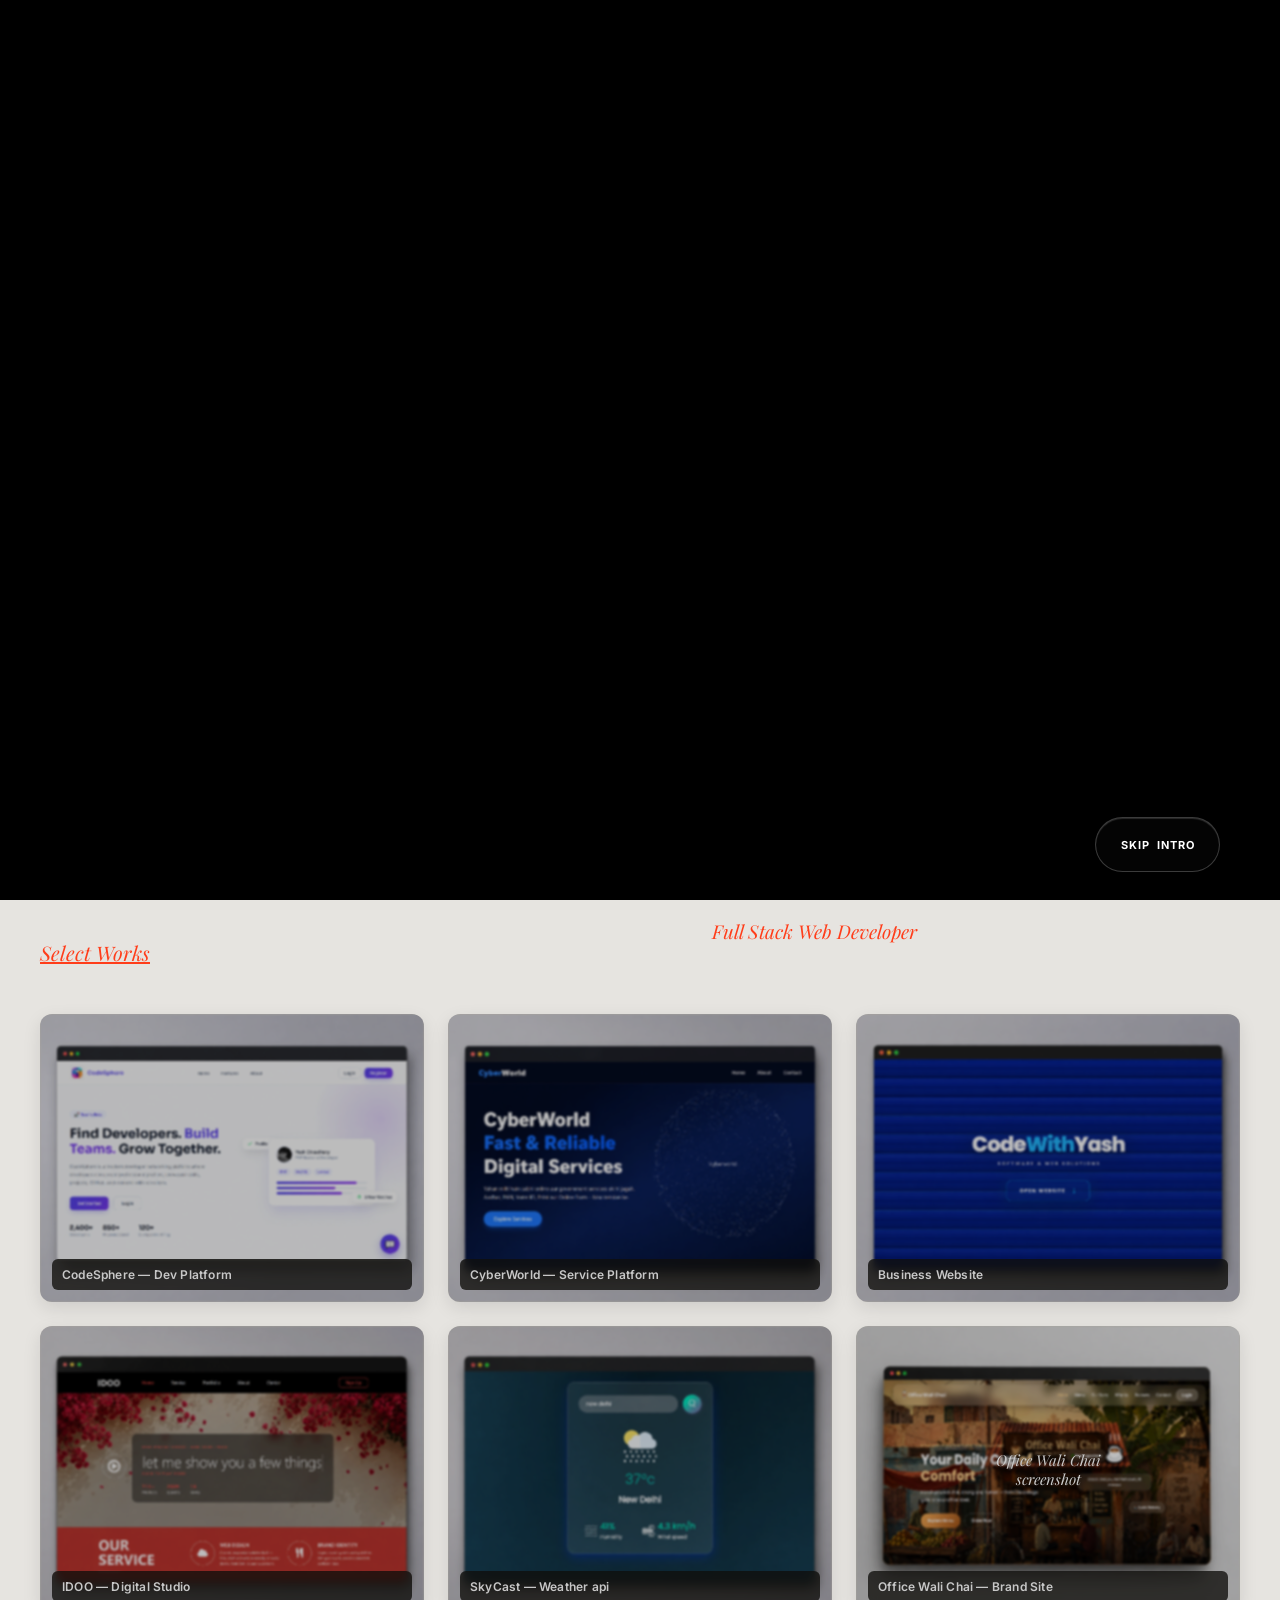
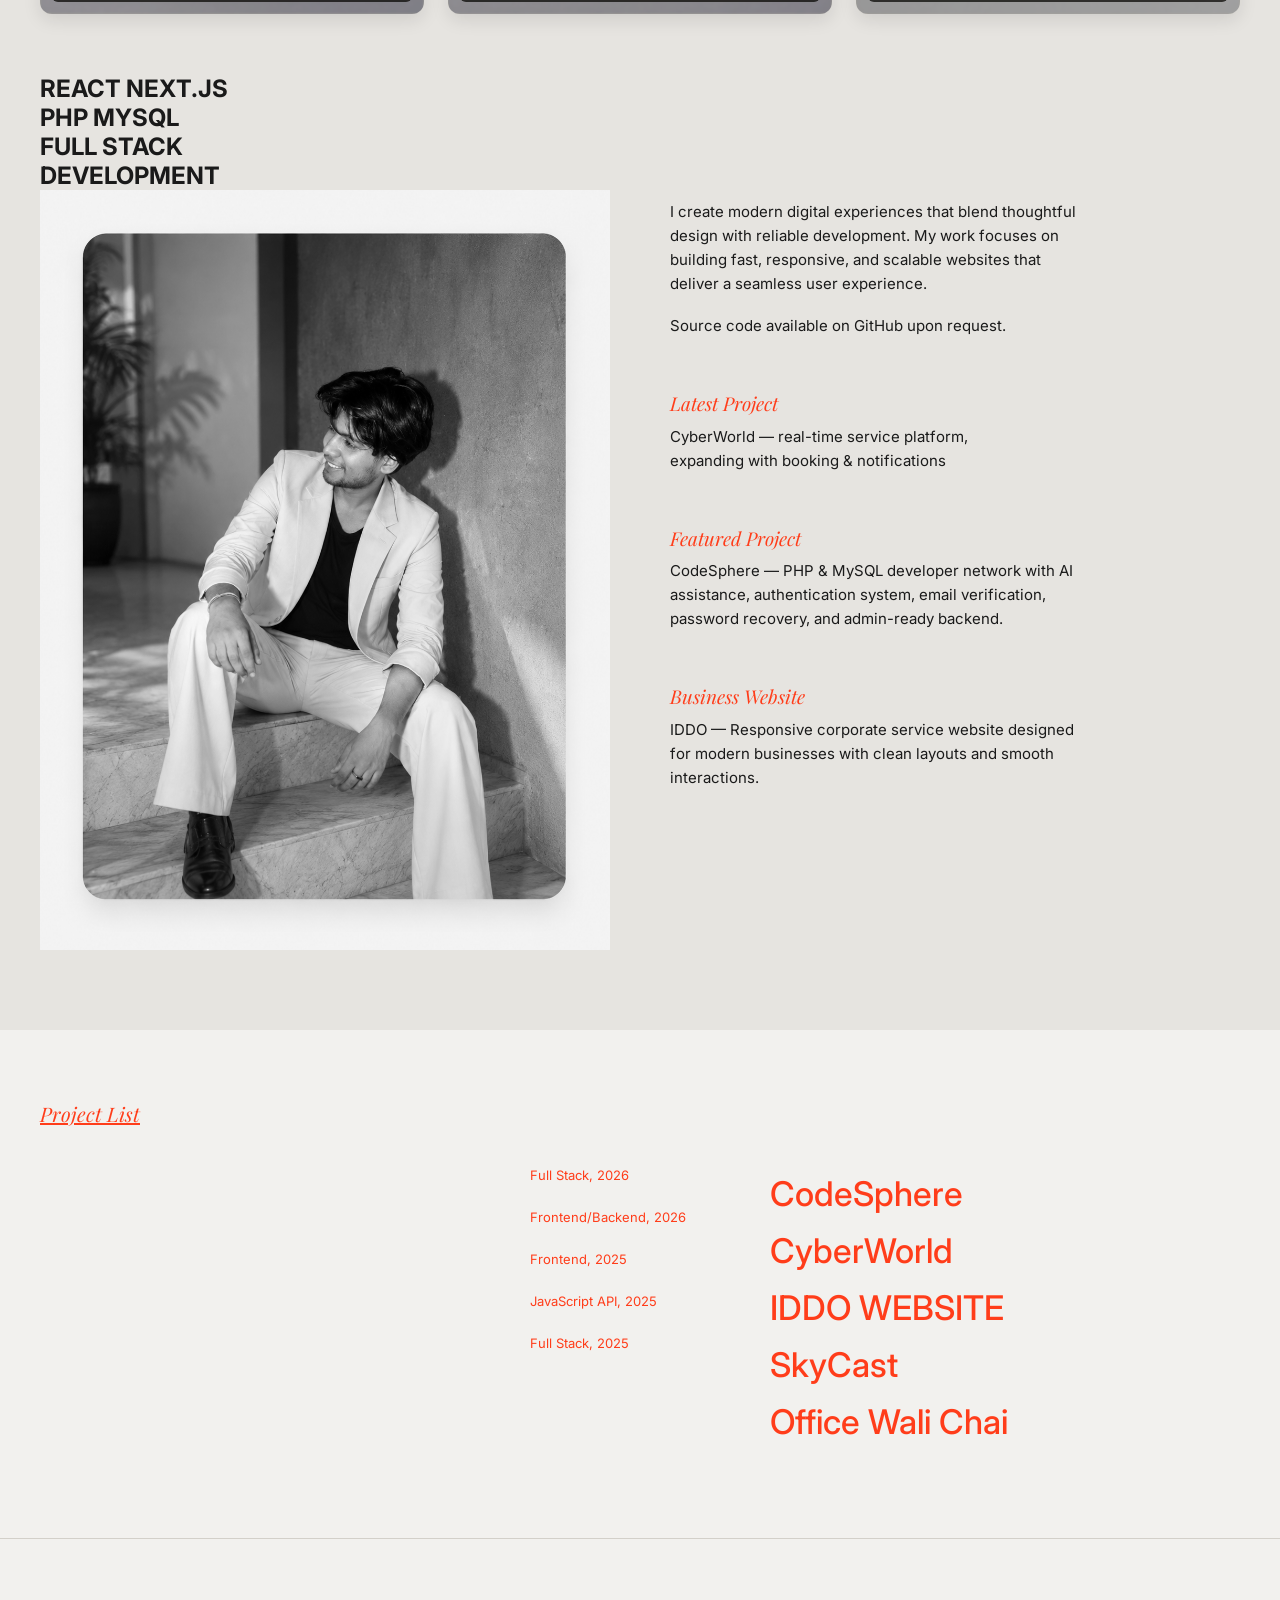
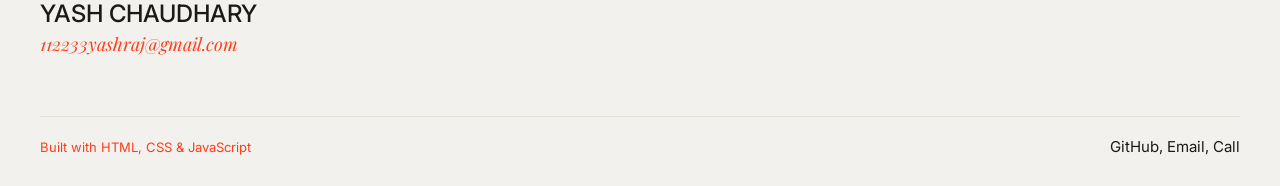
==== commit 9b027b03: "Add files via upload just change" ====
--- a/index.html
+++ b/index.html
@@ -10,6 +10,40 @@
   <link rel="stylesheet" href="css/styles.css">
 </head>
 <body>
+
+
+<div id="intro-screen">
+  <video
+    class="intro-video-bg"
+    autoplay
+    muted
+    loop
+    playsinline
+    preload="metadata"
+    aria-hidden="true"
+  >
+    <source src="video/main-intro-clip.mp4" type="video/mp4">
+  </video>
+
+
+  <video
+    id="intro-video"
+    autoplay
+    muted
+    playsinline
+    preload="metadata"
+    poster="images/yash-intro-poster.png"
+  >
+    <source src="video/main-intro-clip.mp4" type="video/mp4">
+  </video>
+
+  <button id="skip-intro" type="button" aria-label="Skip intro">
+    <span>SKIP</span>
+    <span>INTRO</span>
+  </button>
+
+</div>
+
   <header class="site-header">
     <div class="header-inner">
       <span class="brand">YASH CHAUDHARY</span>
--- a/css/styles.css
+++ b/css/styles.css
@@ -468,4 +468,267 @@
   .hero-bio { margin-top: 24px; }
   .works-thumbs { grid-template-columns: repeat(2, 1fr); gap: 12px; }
   .footer-bottom { flex-direction: column; align-items: flex-start; }
+}
+
+
+
+html.intro-active,
+body.intro-active {
+  overflow: hidden !important;
+  width: 100%;
+  height: 100%;
+}
+
+#intro-screen {
+  position: fixed;
+  inset: 0;
+
+  width: 100vw;
+  height: 100vh;
+  height: 100dvh;
+
+  background: #000;
+
+  z-index: 999999;
+
+  overflow: hidden;
+
+  display: flex;
+  align-items: center;
+  justify-content: center;
+
+  opacity: 1;
+  visibility: visible;
+
+  transition: opacity 0.8s ease, visibility 0.8s ease;
+}
+
+
+
+#intro-video {
+  position: absolute;
+  inset: 0;
+
+  width: 100%;
+  height: 100%;
+
+  object-fit: cover;
+  object-position: center center;
+
+  display: block;
+}
+
+#skip-intro {
+  position: absolute;
+  right: 60px;
+  bottom: 28px;
+
+  width: 125px;
+  height: 55px;
+
+  z-index: 1000000;
+
+  border: 1px solid rgba(255,255,255,0.22);
+  border-radius: 999px;
+
+  color: #fff;
+  background: rgba(10,10,10,0.45);
+
+  backdrop-filter: blur(18px);
+  -webkit-backdrop-filter: blur(18px);
+
+  box-shadow:
+    inset 0 1px 1px rgba(255,255,255,0.15),
+    0 8px 30px rgba(0,0,0,0.35);
+
+  display: flex;
+  align-items: center;
+  justify-content: center;
+  gap: 7px;
+
+  font-family: Inter, Arial, sans-serif;
+  font-size: 11px;
+  font-weight: 700;
+  letter-spacing: 1px;
+
+  cursor: pointer;
+}
+
+#skip-intro:hover {
+
+
+  background: rgba(20,20,20,0.65);
+}
+
+#skip-intro:active {
+  transform: scale(.96);
+}
+
+
+#intro-screen.hide-intro {
+  opacity: 0;
+  visibility: hidden;
+  pointer-events: none;
+}
+
+
+@media (max-width: 600px) {
+
+  #intro-screen {
+    position: fixed;
+    inset: 0;
+
+    width: 100vw;
+    height: 100dvh;
+
+    overflow: hidden;
+    background: #050505;
+
+    display: flex;
+    align-items: center;
+    justify-content: center;
+  }
+
+
+  #intro-screen .intro-video-bg {
+    position: absolute;
+    inset: -8%;
+
+    width: 116%;
+    height: 116%;
+
+    object-fit: cover;
+    object-position: center;
+
+    filter: blur(28px);
+    transform: scale(1.12);
+
+    opacity: 0.65;
+
+    z-index: 0;
+
+    pointer-events: none;
+  }
+
+
+  /* Dark cinematic layer */
+  #intro-screen::before {
+    content: "";
+
+    position: absolute;
+    inset: 0;
+
+    background:
+      radial-gradient(
+        circle at center,
+        rgba(0,0,0,0.02),
+        rgba(0,0,0,0.38)
+      );
+
+    z-index: 1;
+
+    pointer-events: none;
+  }
+
+  #intro-screen #intro-video {
+    position: relative;
+
+    width: 100%;
+    height: auto;
+
+    max-height: 100dvh;
+
+    object-fit: contain;
+    object-position: center;
+
+    display: block;
+
+    z-index: 2;
+
+    /*
+      Slight cinematic shadow so
+      foreground video separates
+      from blurred background.
+    */
+    filter:
+      drop-shadow(0 0 35px rgba(0,0,0,0.45));
+  }
+
+
+  #skip-intro {
+    position: absolute;
+
+    right: 5px;
+    bottom: 355px;
+
+    width: 90px;
+    height: 30px;
+
+    z-index: 10;
+
+    border-radius: 999px;
+
+    border: 1px solid rgba(255,255,255,0.20);
+
+    background:
+      rgba(10,10,10,0.42);
+
+    backdrop-filter: blur(18px);
+    -webkit-backdrop-filter: blur(18px);
+
+    color: #fff;
+
+    display: flex;
+    align-items: center;
+    justify-content: center;
+
+    gap: 6px;
+
+    box-shadow:
+      inset 0 1px 1px rgba(255,255,255,0.16),
+      0 10px 30px rgba(0,0,0,0.35);
+
+    font-size: 10px;
+    font-weight: 700;
+    letter-spacing: 1px;
+
+    cursor: pointer;
+  }
+
+
+  html:has(body.intro-active),
+  body.intro-active {
+    overflow: hidden !important;
+    width: 100%;
+    height: 100dvh;
+  }
+}
+
+
+@media (min-width: 901px) and (max-width: 1600px) {
+
+  #skip-intro {
+    right: 60px;
+    bottom: 28px;
+
+    width: 125px;
+    height: 55px;
+  }
+
+}
+
+
+@media (min-width: 1601px) {
+
+  #skip-intro {
+    right: 70px;
+    bottom: 40px;
+
+    width: 145px;
+    height: 62px;
+
+    font-size: 12px;
+    letter-spacing: 1.2px;
+  }
+
 }
